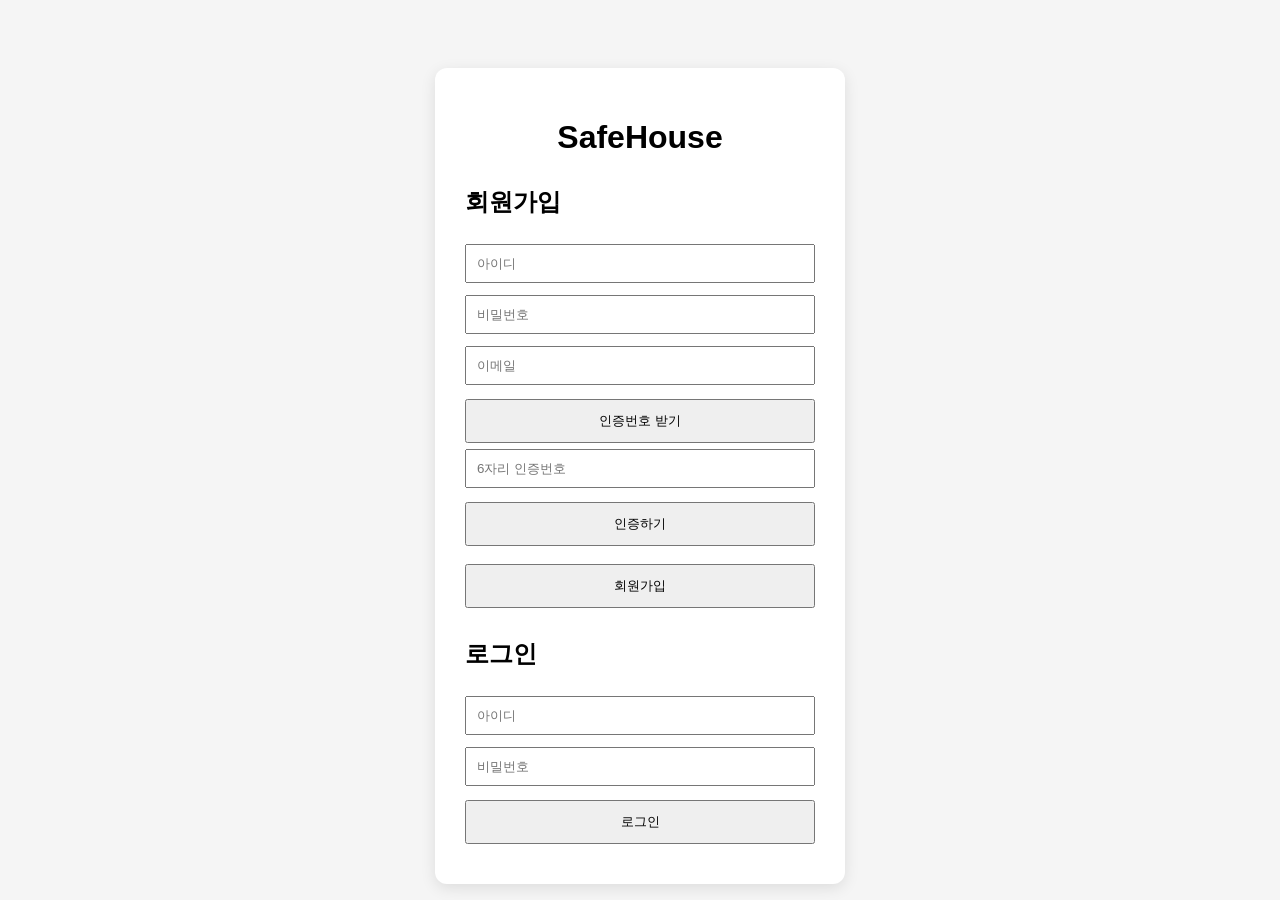
==== src/main/resources/static/index.html @ f19b7272 "SafeHouse 회원가입 로그인 이메일인증 JWT 구현" ====
<!DOCTYPE html>
<html lang="ko">

<head>
    <meta charset="UTF-8">
    <title>SafeHouse</title>

    <style>
        body {
            font-family: Arial, sans-serif;
            background-color: #f5f5f5;
            display: flex;
            justify-content: center;
            padding-top: 60px;
        }

        .container {
            width: 350px;
            background: white;
            padding: 30px;
            border-radius: 12px;
            box-shadow: 0 4px 15px rgba(0,0,0,0.1);
        }

        h1 {
            text-align: center;
        }

        h2 {
            margin-top: 30px;
        }

        input {
            width: 100%;
            padding: 10px;
            margin: 6px 0;
            box-sizing: border-box;
        }

        button {
            width: 100%;
            padding: 11px;
            margin-top: 8px;
            cursor: pointer;
        }

        .message {
            margin-top: 10px;
            font-size: 14px;
        }
    </style>
</head>

<body>

<div class="container">

    <h1>SafeHouse</h1>

    <h2>회원가입</h2>

    <input id="signupUsername"
           placeholder="아이디">

    <input id="signupPassword"
           type="password"
           placeholder="비밀번호">

    <input id="signupEmail"
           type="email"
           placeholder="이메일">

    <button onclick="sendVerificationCode()">
        인증번호 받기
    </button>

    <input id="verificationCode"
           placeholder="6자리 인증번호">

    <button onclick="verifyEmail()">
        인증하기
    </button>

    <div id="emailMessage"
         class="message"></div>

    <button onclick="signup()">
        회원가입
    </button>

    <div id="signupMessage"
         class="message"></div>


    <h2>로그인</h2>

    <input id="loginUsername"
           placeholder="아이디">

    <input id="loginPassword"
           type="password"
           placeholder="비밀번호">

    <button onclick="login()">
        로그인
    </button>

    <div id="loginMessage"
         class="message"></div>

</div>


<script>

// 인증번호 전송
async function sendVerificationCode() {

    const email =
        document.getElementById("signupEmail").value;

    const response = await fetch("/api/email/send", {

        method: "POST",

        headers: {
            "Content-Type": "application/json"
        },

        body: JSON.stringify({
            email: email
        })
    });

    const data = await response.json();

    document.getElementById("emailMessage").innerText =
        data.message;
}


// 인증번호 확인
async function verifyEmail() {

    const email =
        document.getElementById("signupEmail").value;

    const code =
        document.getElementById("verificationCode").value;

    const response = await fetch("/api/email/verify", {

        method: "POST",

        headers: {
            "Content-Type": "application/json"
        },

        body: JSON.stringify({
            email: email,
            code: code
        })
    });

    const data = await response.json();

    document.getElementById("emailMessage").innerText =
        data.message;
}


// 회원가입
async function signup() {

    const username =
        document.getElementById("signupUsername").value;

    const password =
        document.getElementById("signupPassword").value;

    const email =
        document.getElementById("signupEmail").value;

    const response = await fetch("/api/users/signup", {

        method: "POST",

        headers: {
            "Content-Type": "application/json"
        },

        body: JSON.stringify({
            username: username,
            password: password,
            email: email
        })
    });

    const data = await response.json();

    if (response.ok) {

        document.getElementById("signupMessage").innerText =
            "회원가입 성공! 아이디: " + data.username;

    } else {

        document.getElementById("signupMessage").innerText =
            data.message;
    }
}


// 로그인
async function login() {

    const username =
        document.getElementById("loginUsername").value;

    const password =
        document.getElementById("loginPassword").value;

    const response = await fetch("/api/users/login", {

        method: "POST",

        headers: {
            "Content-Type": "application/json"
        },

        body: JSON.stringify({
            username: username,
            password: password
        })
    });

    const data = await response.json();

    if (response.ok) {

        localStorage.setItem(
            "token",
            data.token
        );

        document.getElementById("loginMessage").innerText =
            "로그인 성공! " + data.username + "님";

    } else {

        document.getElementById("loginMessage").innerText =
            data.message;
    }
}

</script>

</body>
</html>
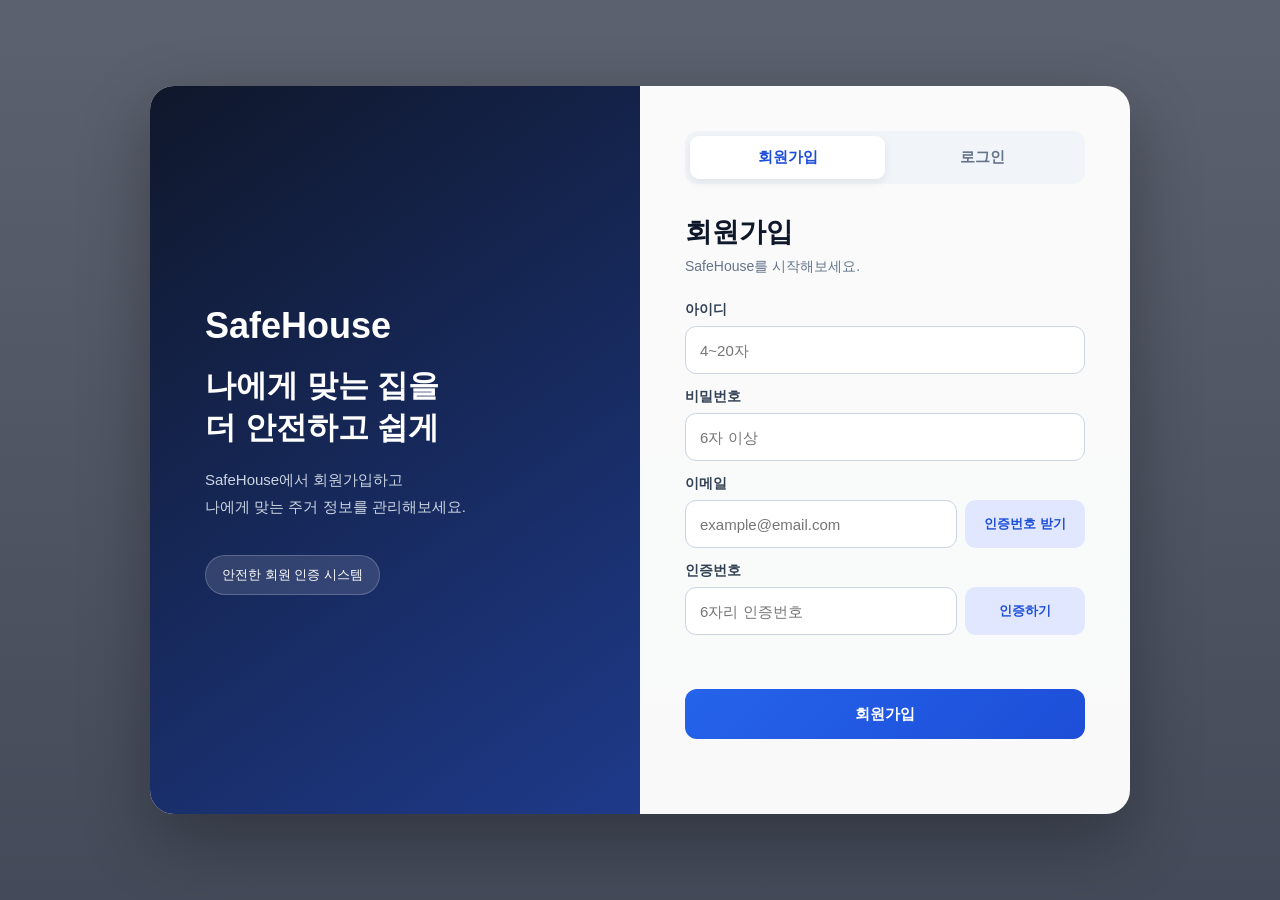
==== commit 197c19ed: "네이버 로그인 연동" ====
--- a/src/main/resources/static/index.html
+++ b/src/main/resources/static/index.html
@@ -3,50 +3,306 @@
 
 <head>
     <meta charset="UTF-8">
+    <meta name="viewport" content="width=device-width, initial-scale=1.0">
+
     <title>SafeHouse</title>
 
     <style>
+        * {
+            box-sizing: border-box;
+            margin: 0;
+            padding: 0;
+        }
+
         body {
             font-family: Arial, sans-serif;
-            background-color: #f5f5f5;
+            min-height: 100vh;
+
+            background:
+                linear-gradient(
+                    rgba(15, 23, 42, 0.68),
+                    rgba(15, 23, 42, 0.78)
+                ),
+                url("https://images.unsplash.com/photo-1564013799919-ab600027ffc6?auto=format&fit=crop&w=1600&q=80");
+
+            background-size: cover;
+            background-position: center;
+
             display: flex;
+            align-items: center;
             justify-content: center;
-            padding-top: 60px;
+
+            padding: 30px;
         }
 
         .container {
-            width: 350px;
+            width: 100%;
+            max-width: 980px;
+            min-height: 620px;
+
+            display: grid;
+            grid-template-columns: 1fr 1fr;
+
+            background: rgba(255, 255, 255, 0.97);
+
+            border-radius: 24px;
+            overflow: hidden;
+
+            box-shadow:
+                0 25px 70px rgba(0, 0, 0, 0.30);
+        }
+
+        .intro {
+            padding: 55px;
+
+            background:
+                linear-gradient(
+                    145deg,
+                    #0f172a,
+                    #1e3a8a
+                );
+
+            color: white;
+
+            display: flex;
+            flex-direction: column;
+            justify-content: center;
+        }
+
+        .logo {
+            font-size: 36px;
+            font-weight: 800;
+            margin-bottom: 18px;
+        }
+
+        .intro h2 {
+            font-size: 31px;
+            line-height: 1.35;
+            margin-bottom: 18px;
+        }
+
+        .intro p {
+            color: #cbd5e1;
+            line-height: 1.8;
+            font-size: 15px;
+        }
+
+        .badge {
+            margin-top: 35px;
+
+            display: inline-block;
+            width: fit-content;
+
+            padding: 10px 16px;
+
+            background:
+                rgba(255, 255, 255, 0.12);
+
+            border:
+                1px solid rgba(255, 255, 255, 0.2);
+
+            border-radius: 999px;
+
+            font-size: 13px;
+        }
+
+        .form-area {
+            padding: 45px;
+            overflow-y: auto;
+        }
+
+        .tabs {
+            display: flex;
+            background: #f1f5f9;
+            border-radius: 12px;
+            padding: 5px;
+            margin-bottom: 30px;
+        }
+
+        .tab {
+            flex: 1;
+            border: none;
+            background: transparent;
+            padding: 12px;
+            border-radius: 9px;
+            cursor: pointer;
+            font-size: 15px;
+            font-weight: 700;
+            color: #64748b;
+        }
+
+        .tab.active {
             background: white;
-            padding: 30px;
-            border-radius: 12px;
-            box-shadow: 0 4px 15px rgba(0,0,0,0.1);
+            color: #1d4ed8;
+            box-shadow:
+                0 3px 10px rgba(0, 0, 0, 0.08);
+        }
+
+        .form-section {
+            display: none;
+        }
+
+        .form-section.active {
+            display: block;
         }
 
         h1 {
-            text-align: center;
-        }
-
-        h2 {
-            margin-top: 30px;
+            font-size: 27px;
+            color: #0f172a;
+            margin-bottom: 8px;
+        }
+
+        .subtitle {
+            font-size: 14px;
+            color: #64748b;
+            margin-bottom: 25px;
+        }
+
+        .label {
+            display: block;
+            margin-top: 14px;
+            margin-bottom: 7px;
+            color: #334155;
+            font-size: 14px;
+            font-weight: 700;
         }
 
         input {
             width: 100%;
-            padding: 10px;
-            margin: 6px 0;
-            box-sizing: border-box;
+            height: 48px;
+            border: 1px solid #cbd5e1;
+            border-radius: 11px;
+            padding: 0 14px;
+            font-size: 15px;
+            outline: none;
+            transition: 0.2s;
+        }
+
+        input:focus {
+            border-color: #2563eb;
+            box-shadow:
+                0 0 0 3px rgba(37, 99, 235, 0.12);
+        }
+
+        .email-row {
+            display: grid;
+            grid-template-columns: 1fr 120px;
+            gap: 8px;
+        }
+
+        .code-row {
+            display: grid;
+            grid-template-columns: 1fr 120px;
+            gap: 8px;
         }
 
         button {
+            border: none;
+            cursor: pointer;
+        }
+
+        .small-btn {
+            height: 48px;
+            border-radius: 11px;
+            background: #e0e7ff;
+            color: #1d4ed8;
+            font-weight: 700;
+        }
+
+        .small-btn:hover {
+            background: #c7d2fe;
+        }
+
+        .main-btn {
             width: 100%;
-            padding: 11px;
-            margin-top: 8px;
-            cursor: pointer;
+            height: 50px;
+            margin-top: 24px;
+            border-radius: 12px;
+            background:
+                linear-gradient(
+                    135deg,
+                    #2563eb,
+                    #1d4ed8
+                );
+            color: white;
+            font-size: 15px;
+            font-weight: 800;
+            transition: 0.2s;
+        }
+
+        .main-btn:hover {
+            transform: translateY(-1px);
+            box-shadow:
+                0 8px 18px rgba(37, 99, 235, 0.25);
+        }
+
+        .naver-btn {
+            width: 100%;
+            height: 50px;
+            margin-top: 12px;
+            border-radius: 12px;
+            background: #03c75a;
+            color: white;
+            font-size: 15px;
+            font-weight: 800;
+            transition: 0.2s;
+        }
+
+        .naver-btn:hover {
+            opacity: 0.9;
+            transform: translateY(-1px);
+        }
+
+        .divider {
+            display: flex;
+            align-items: center;
+            margin-top: 20px;
+            margin-bottom: 8px;
+            color: #94a3b8;
+            font-size: 12px;
+        }
+
+        .divider::before,
+        .divider::after {
+            content: "";
+            flex: 1;
+            height: 1px;
+            background: #e2e8f0;
+        }
+
+        .divider span {
+            padding: 0 12px;
         }
 
         .message {
+            min-height: 20px;
             margin-top: 10px;
-            font-size: 14px;
+            font-size: 13px;
+            color: #475569;
+        }
+
+        .success {
+            color: #15803d;
+        }
+
+        .error {
+            color: #dc2626;
+        }
+
+        @media (max-width: 800px) {
+
+            .container {
+                grid-template-columns: 1fr;
+                max-width: 520px;
+            }
+
+            .intro {
+                padding: 35px;
+            }
+
+            .form-area {
+                padding: 35px;
+            }
         }
     </style>
 </head>
@@ -55,117 +311,395 @@
 
 <div class="container">
 
-    <h1>SafeHouse</h1>
-
-    <h2>회원가입</h2>
-
-    <input id="signupUsername"
-           placeholder="아이디">
-
-    <input id="signupPassword"
-           type="password"
-           placeholder="비밀번호">
-
-    <input id="signupEmail"
-           type="email"
-           placeholder="이메일">
-
-    <button onclick="sendVerificationCode()">
-        인증번호 받기
-    </button>
-
-    <input id="verificationCode"
-           placeholder="6자리 인증번호">
-
-    <button onclick="verifyEmail()">
-        인증하기
-    </button>
-
-    <div id="emailMessage"
-         class="message"></div>
-
-    <button onclick="signup()">
-        회원가입
-    </button>
-
-    <div id="signupMessage"
-         class="message"></div>
-
-
-    <h2>로그인</h2>
-
-    <input id="loginUsername"
-           placeholder="아이디">
-
-    <input id="loginPassword"
-           type="password"
-           placeholder="비밀번호">
-
-    <button onclick="login()">
-        로그인
-    </button>
-
-    <div id="loginMessage"
-         class="message"></div>
+    <div class="intro">
+
+        <div class="logo">
+            SafeHouse
+        </div>
+
+        <h2>
+            나에게 맞는 집을<br>
+            더 안전하고 쉽게
+        </h2>
+
+        <p>
+            SafeHouse에서 회원가입하고<br>
+            나에게 맞는 주거 정보를 관리해보세요.
+        </p>
+
+        <div class="badge">
+            안전한 회원 인증 시스템
+        </div>
+
+    </div>
+
+    <div class="form-area">
+
+        <div class="tabs">
+
+            <button
+                class="tab active"
+                onclick="showSignup()">
+                회원가입
+            </button>
+
+            <button
+                class="tab"
+                onclick="showLogin()">
+                로그인
+            </button>
+
+        </div>
+
+        <!-- 회원가입 -->
+        <div
+            id="signupSection"
+            class="form-section active">
+
+            <h1>회원가입</h1>
+
+            <p class="subtitle">
+                SafeHouse를 시작해보세요.
+            </p>
+
+            <label class="label">
+                아이디
+            </label>
+
+            <input
+                id="signupUsername"
+                placeholder="4~20자">
+
+            <label class="label">
+                비밀번호
+            </label>
+
+            <input
+                id="signupPassword"
+                type="password"
+                placeholder="6자 이상">
+
+            <label class="label">
+                이메일
+            </label>
+
+            <div class="email-row">
+
+                <input
+                    id="signupEmail"
+                    type="email"
+                    placeholder="example@email.com">
+
+                <button
+                    class="small-btn"
+                    onclick="sendVerificationCode()">
+
+                    인증번호 받기
+
+                </button>
+
+            </div>
+
+            <label class="label">
+                인증번호
+            </label>
+
+            <div class="code-row">
+
+                <input
+                    id="verificationCode"
+                    placeholder="6자리 인증번호">
+
+                <button
+                    class="small-btn"
+                    onclick="verifyEmail()">
+
+                    인증하기
+
+                </button>
+
+            </div>
+
+            <div
+                id="emailMessage"
+                class="message">
+            </div>
+
+            <button
+                class="main-btn"
+                onclick="signup()">
+
+                회원가입
+
+            </button>
+
+            <div
+                id="signupMessage"
+                class="message">
+            </div>
+
+        </div>
+
+        <!-- 로그인 -->
+        <div
+            id="loginSection"
+            class="form-section">
+
+            <h1>로그인</h1>
+
+            <p class="subtitle">
+                SafeHouse에 다시 오신 것을 환영합니다.
+            </p>
+
+            <label class="label">
+                아이디
+            </label>
+
+            <input
+                id="loginUsername"
+                placeholder="아이디">
+
+            <label class="label">
+                비밀번호
+            </label>
+
+            <input
+                id="loginPassword"
+                type="password"
+                placeholder="비밀번호">
+
+            <button
+                class="main-btn"
+                onclick="login()">
+
+                로그인
+
+            </button>
+
+            <div class="divider">
+                <span>또는</span>
+            </div>
+
+            <button
+                class="naver-btn"
+                onclick="naverLogin()">
+
+                네이버로 로그인
+
+            </button>
+
+            <div
+                id="loginMessage"
+                class="message">
+            </div>
+
+        </div>
+
+    </div>
 
 </div>
 
-
 <script>
 
-// 인증번호 전송
+function showSignup() {
+
+    document
+        .getElementById("signupSection")
+        .classList.add("active");
+
+    document
+        .getElementById("loginSection")
+        .classList.remove("active");
+
+    document
+        .querySelectorAll(".tab")[0]
+        .classList.add("active");
+
+    document
+        .querySelectorAll(".tab")[1]
+        .classList.remove("active");
+}
+
+
+function showLogin() {
+
+    document
+        .getElementById("loginSection")
+        .classList.add("active");
+
+    document
+        .getElementById("signupSection")
+        .classList.remove("active");
+
+    document
+        .querySelectorAll(".tab")[1]
+        .classList.add("active");
+
+    document
+        .querySelectorAll(".tab")[0]
+        .classList.remove("active");
+}
+
+
+function setMessage(
+    elementId,
+    message,
+    success
+) {
+
+    const element =
+        document.getElementById(elementId);
+
+    element.innerText = message;
+
+    element.classList.remove(
+        "success",
+        "error"
+    );
+
+    element.classList.add(
+        success ? "success" : "error"
+    );
+}
+
+
+// 네이버 로그인 성공 후 SafeHouse로 돌아왔는지 확인
+window.addEventListener(
+    "DOMContentLoaded",
+    function () {
+
+        const naverLoginSuccess =
+            localStorage.getItem(
+                "naverLoginSuccess"
+            );
+
+        if (naverLoginSuccess === "true") {
+
+            const username =
+                localStorage.getItem(
+                    "username"
+                );
+
+            showLogin();
+
+            setMessage(
+                "loginMessage",
+                "네이버 로그인 성공! "
+                    + username
+                    + "님",
+                true
+            );
+
+            // 새로고침할 때마다 성공 메시지가
+            // 다시 뜨지 않도록 삭제
+            localStorage.removeItem(
+                "naverLoginSuccess"
+            );
+        }
+    }
+);
+
+
+// 이메일 인증번호 전송
 async function sendVerificationCode() {
 
     const email =
-        document.getElementById("signupEmail").value;
-
-    const response = await fetch("/api/email/send", {
-
-        method: "POST",
-
-        headers: {
-            "Content-Type": "application/json"
-        },
-
-        body: JSON.stringify({
-            email: email
-        })
-    });
-
-    const data = await response.json();
-
-    document.getElementById("emailMessage").innerText =
-        data.message;
+        document
+            .getElementById("signupEmail")
+            .value;
+
+    try {
+
+        const response =
+            await fetch(
+                "/api/email/send",
+                {
+                    method: "POST",
+
+                    headers: {
+                        "Content-Type":
+                            "application/json"
+                    },
+
+                    body: JSON.stringify({
+                        email: email
+                    })
+                }
+            );
+
+        const data =
+            await response.json();
+
+        setMessage(
+            "emailMessage",
+            data.message,
+            response.ok
+        );
+
+    } catch (error) {
+
+        setMessage(
+            "emailMessage",
+            "인증번호 전송 중 오류가 발생했습니다.",
+            false
+        );
+    }
 }
 
 
-// 인증번호 확인
+// 이메일 인증
 async function verifyEmail() {
 
     const email =
-        document.getElementById("signupEmail").value;
+        document
+            .getElementById("signupEmail")
+            .value;
 
     const code =
-        document.getElementById("verificationCode").value;
-
-    const response = await fetch("/api/email/verify", {
-
-        method: "POST",
-
-        headers: {
-            "Content-Type": "application/json"
-        },
-
-        body: JSON.stringify({
-            email: email,
-            code: code
-        })
-    });
-
-    const data = await response.json();
-
-    document.getElementById("emailMessage").innerText =
-        data.message;
+        document
+            .getElementById("verificationCode")
+            .value;
+
+    try {
+
+        const response =
+            await fetch(
+                "/api/email/verify",
+                {
+                    method: "POST",
+
+                    headers: {
+                        "Content-Type":
+                            "application/json"
+                    },
+
+                    body: JSON.stringify({
+                        email: email,
+                        code: code
+                    })
+                }
+            );
+
+        const data =
+            await response.json();
+
+        const success =
+            data.message.includes("성공");
+
+        setMessage(
+            "emailMessage",
+            data.message,
+            success
+        );
+
+    } catch (error) {
+
+        setMessage(
+            "emailMessage",
+            "이메일 인증 중 오류가 발생했습니다.",
+            false
+        );
+    }
 }
 
 
@@ -173,86 +707,155 @@
 async function signup() {
 
     const username =
-        document.getElementById("signupUsername").value;
+        document
+            .getElementById("signupUsername")
+            .value;
 
     const password =
-        document.getElementById("signupPassword").value;
+        document
+            .getElementById("signupPassword")
+            .value;
 
     const email =
-        document.getElementById("signupEmail").value;
-
-    const response = await fetch("/api/users/signup", {
-
-        method: "POST",
-
-        headers: {
-            "Content-Type": "application/json"
-        },
-
-        body: JSON.stringify({
-            username: username,
-            password: password,
-            email: email
-        })
-    });
-
-    const data = await response.json();
-
-    if (response.ok) {
-
-        document.getElementById("signupMessage").innerText =
-            "회원가입 성공! 아이디: " + data.username;
-
-    } else {
-
-        document.getElementById("signupMessage").innerText =
-            data.message;
+        document
+            .getElementById("signupEmail")
+            .value;
+
+    try {
+
+        const response =
+            await fetch(
+                "/api/users/signup",
+                {
+                    method: "POST",
+
+                    headers: {
+                        "Content-Type":
+                            "application/json"
+                    },
+
+                    body: JSON.stringify({
+                        username: username,
+                        password: password,
+                        email: email
+                    })
+                }
+            );
+
+        const data =
+            await response.json();
+
+        if (response.ok) {
+
+            setMessage(
+                "signupMessage",
+                "회원가입 성공! 이제 로그인해주세요.",
+                true
+            );
+
+        } else {
+
+            setMessage(
+                "signupMessage",
+                data.message,
+                false
+            );
+        }
+
+    } catch (error) {
+
+        setMessage(
+            "signupMessage",
+            "회원가입 중 오류가 발생했습니다.",
+            false
+        );
     }
 }
 
 
-// 로그인
+// 일반 로그인
 async function login() {
 
     const username =
-        document.getElementById("loginUsername").value;
+        document
+            .getElementById("loginUsername")
+            .value;
 
     const password =
-        document.getElementById("loginPassword").value;
-
-    const response = await fetch("/api/users/login", {
-
-        method: "POST",
-
-        headers: {
-            "Content-Type": "application/json"
-        },
-
-        body: JSON.stringify({
-            username: username,
-            password: password
-        })
-    });
-
-    const data = await response.json();
-
-    if (response.ok) {
-
-        localStorage.setItem(
-            "token",
-            data.token
+        document
+            .getElementById("loginPassword")
+            .value;
+
+    try {
+
+        const response =
+            await fetch(
+                "/api/users/login",
+                {
+                    method: "POST",
+
+                    headers: {
+                        "Content-Type":
+                            "application/json"
+                    },
+
+                    body: JSON.stringify({
+                        username: username,
+                        password: password
+                    })
+                }
+            );
+
+        const data =
+            await response.json();
+
+        if (response.ok) {
+
+            localStorage.setItem(
+                "token",
+                data.token
+            );
+
+            localStorage.setItem(
+                "username",
+                data.username
+            );
+
+            setMessage(
+                "loginMessage",
+                "로그인 성공! "
+                    + data.username
+                    + "님",
+                true
+            );
+
+        } else {
+
+            setMessage(
+                "loginMessage",
+                data.message,
+                false
+            );
+        }
+
+    } catch (error) {
+
+        setMessage(
+            "loginMessage",
+            "로그인 중 오류가 발생했습니다.",
+            false
         );
-
-        document.getElementById("loginMessage").innerText =
-            "로그인 성공! " + data.username + "님";
-
-    } else {
-
-        document.getElementById("loginMessage").innerText =
-            data.message;
     }
 }
 
+
+// 네이버 로그인
+function naverLogin() {
+
+    window.location.href =
+        "/api/naver/login";
+}
+
 </script>
 
 </body>
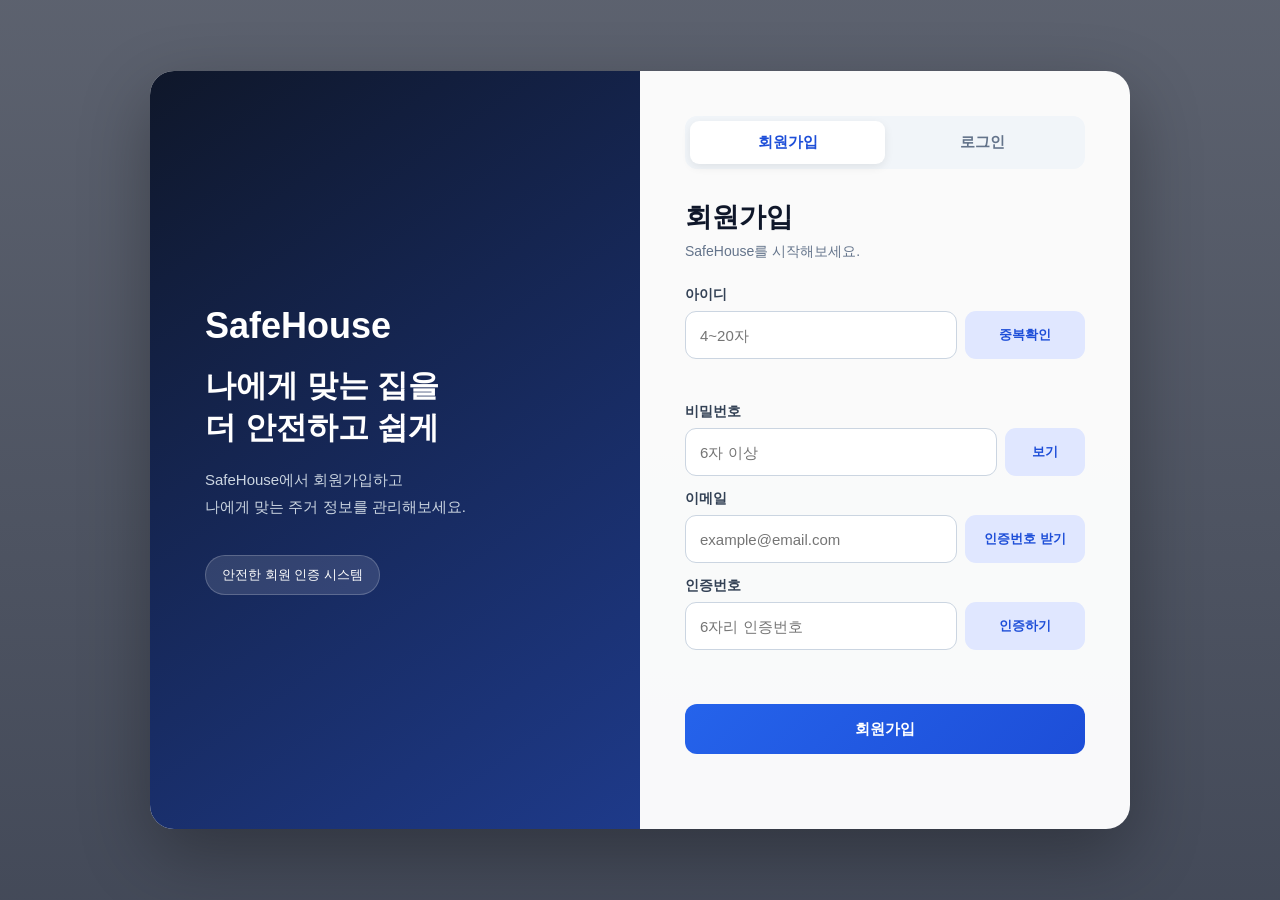
==== commit 9cc17c3d: "아이디 중복확인 및 비밀번호 보기 기능 추가" ====
--- a/src/main/resources/static/index.html
+++ b/src/main/resources/static/index.html
@@ -8,6 +8,7 @@
     <title>SafeHouse</title>
 
     <style>
+
         * {
             box-sizing: border-box;
             margin: 0;
@@ -102,7 +103,6 @@
                 1px solid rgba(255, 255, 255, 0.2);
 
             border-radius: 999px;
-
             font-size: 13px;
         }
 
@@ -113,27 +113,36 @@
 
         .tabs {
             display: flex;
+
             background: #f1f5f9;
+
             border-radius: 12px;
             padding: 5px;
+
             margin-bottom: 30px;
         }
 
         .tab {
             flex: 1;
+
             border: none;
             background: transparent;
+
             padding: 12px;
             border-radius: 9px;
+
             cursor: pointer;
+
             font-size: 15px;
             font-weight: 700;
+
             color: #64748b;
         }
 
         .tab.active {
             background: white;
             color: #1d4ed8;
+
             box-shadow:
                 0 3px 10px rgba(0, 0, 0, 0.08);
         }
@@ -160,9 +169,12 @@
 
         .label {
             display: block;
+
             margin-top: 14px;
             margin-bottom: 7px;
+
             color: #334155;
+
             font-size: 14px;
             font-weight: 700;
         }
@@ -170,18 +182,38 @@
         input {
             width: 100%;
             height: 48px;
+
             border: 1px solid #cbd5e1;
             border-radius: 11px;
+
             padding: 0 14px;
+
             font-size: 15px;
+
             outline: none;
+
             transition: 0.2s;
         }
 
         input:focus {
             border-color: #2563eb;
+
             box-shadow:
                 0 0 0 3px rgba(37, 99, 235, 0.12);
+        }
+
+        /* 아이디 + 중복확인 */
+        .username-row {
+            display: grid;
+            grid-template-columns: 1fr 120px;
+            gap: 8px;
+        }
+
+        /* 비밀번호 + 보기 */
+        .password-row {
+            display: grid;
+            grid-template-columns: 1fr 80px;
+            gap: 8px;
         }
 
         .email-row {
@@ -203,9 +235,12 @@
 
         .small-btn {
             height: 48px;
+
             border-radius: 11px;
+
             background: #e0e7ff;
             color: #1d4ed8;
+
             font-weight: 700;
         }
 
@@ -216,22 +251,29 @@
         .main-btn {
             width: 100%;
             height: 50px;
+
             margin-top: 24px;
+
             border-radius: 12px;
+
             background:
                 linear-gradient(
                     135deg,
                     #2563eb,
                     #1d4ed8
                 );
+
             color: white;
+
             font-size: 15px;
             font-weight: 800;
+
             transition: 0.2s;
         }
 
         .main-btn:hover {
             transform: translateY(-1px);
+
             box-shadow:
                 0 8px 18px rgba(37, 99, 235, 0.25);
         }
@@ -239,12 +281,17 @@
         .naver-btn {
             width: 100%;
             height: 50px;
+
             margin-top: 12px;
+
             border-radius: 12px;
+
             background: #03c75a;
             color: white;
+
             font-size: 15px;
             font-weight: 800;
+
             transition: 0.2s;
         }
 
@@ -256,17 +303,23 @@
         .divider {
             display: flex;
             align-items: center;
+
             margin-top: 20px;
             margin-bottom: 8px;
+
             color: #94a3b8;
+
             font-size: 12px;
         }
 
         .divider::before,
         .divider::after {
             content: "";
+
             flex: 1;
+
             height: 1px;
+
             background: #e2e8f0;
         }
 
@@ -276,8 +329,11 @@
 
         .message {
             min-height: 20px;
+
             margin-top: 10px;
+
             font-size: 13px;
+
             color: #475569;
         }
 
@@ -303,8 +359,11 @@
             .form-area {
                 padding: 35px;
             }
-        }
+
+        }
+
     </style>
+
 </head>
 
 <body>
@@ -333,6 +392,7 @@
 
     </div>
 
+
     <div class="form-area">
 
         <div class="tabs">
@@ -340,18 +400,24 @@
             <button
                 class="tab active"
                 onclick="showSignup()">
+
                 회원가입
+
             </button>
 
             <button
                 class="tab"
                 onclick="showLogin()">
+
                 로그인
+
             </button>
 
         </div>
 
+
         <!-- 회원가입 -->
+
         <div
             id="signupSection"
             class="form-section active">
@@ -362,22 +428,63 @@
                 SafeHouse를 시작해보세요.
             </p>
 
+
+            <!-- 아이디 -->
+
             <label class="label">
                 아이디
             </label>
 
-            <input
-                id="signupUsername"
-                placeholder="4~20자">
+            <div class="username-row">
+
+                <input
+                    id="signupUsername"
+                    placeholder="4~20자"
+                    oninput="resetUsernameCheck()">
+
+                <button
+                    type="button"
+                    class="small-btn"
+                    onclick="checkUsername()">
+
+                    중복확인
+
+                </button>
+
+            </div>
+
+            <div
+                id="usernameMessage"
+                class="message">
+            </div>
+
+
+            <!-- 비밀번호 -->
 
             <label class="label">
                 비밀번호
             </label>
 
-            <input
-                id="signupPassword"
-                type="password"
-                placeholder="6자 이상">
+            <div class="password-row">
+
+                <input
+                    id="signupPassword"
+                    type="password"
+                    placeholder="6자 이상">
+
+                <button
+                    type="button"
+                    class="small-btn"
+                    onclick="toggleSignupPassword()">
+
+                    보기
+
+                </button>
+
+            </div>
+
+
+            <!-- 이메일 -->
 
             <label class="label">
                 이메일
@@ -391,6 +498,7 @@
                     placeholder="example@email.com">
 
                 <button
+                    type="button"
                     class="small-btn"
                     onclick="sendVerificationCode()">
 
@@ -399,6 +507,7 @@
                 </button>
 
             </div>
+
 
             <label class="label">
                 인증번호
@@ -411,6 +520,7 @@
                     placeholder="6자리 인증번호">
 
                 <button
+                    type="button"
                     class="small-btn"
                     onclick="verifyEmail()">
 
@@ -419,12 +529,14 @@
                 </button>
 
             </div>
+
 
             <div
                 id="emailMessage"
                 class="message">
             </div>
 
+
             <button
                 class="main-btn"
                 onclick="signup()">
@@ -432,6 +544,7 @@
                 회원가입
 
             </button>
+
 
             <div
                 id="signupMessage"
@@ -440,7 +553,9 @@
 
         </div>
 
+
         <!-- 로그인 -->
+
         <div
             id="loginSection"
             class="form-section">
@@ -451,6 +566,7 @@
                 SafeHouse에 다시 오신 것을 환영합니다.
             </p>
 
+
             <label class="label">
                 아이디
             </label>
@@ -459,14 +575,29 @@
                 id="loginUsername"
                 placeholder="아이디">
 
+
             <label class="label">
                 비밀번호
             </label>
 
-            <input
-                id="loginPassword"
-                type="password"
-                placeholder="비밀번호">
+            <div class="password-row">
+
+                <input
+                    id="loginPassword"
+                    type="password"
+                    placeholder="비밀번호">
+
+                <button
+                    type="button"
+                    class="small-btn"
+                    onclick="toggleLoginPassword()">
+
+                    보기
+
+                </button>
+
+            </div>
+
 
             <button
                 class="main-btn"
@@ -476,10 +607,12 @@
 
             </button>
 
+
             <div class="divider">
                 <span>또는</span>
             </div>
 
+
             <button
                 class="naver-btn"
                 onclick="naverLogin()">
@@ -487,6 +620,7 @@
                 네이버로 로그인
 
             </button>
+
 
             <div
                 id="loginMessage"
@@ -499,8 +633,13 @@
 
 </div>
 
+
 <script>
 
+let usernameChecked = false;
+
+
+// 회원가입 화면
 function showSignup() {
 
     document
@@ -521,6 +660,7 @@
 }
 
 
+// 로그인 화면
 function showLogin() {
 
     document
@@ -541,6 +681,7 @@
 }
 
 
+// 메시지 표시
 function setMessage(
     elementId,
     message,
@@ -560,6 +701,159 @@
     element.classList.add(
         success ? "success" : "error"
     );
+}
+
+
+// 아이디가 변경되면 중복확인 취소
+function resetUsernameCheck() {
+
+    usernameChecked = false;
+
+    const message =
+        document.getElementById(
+            "usernameMessage"
+        );
+
+    message.innerText = "";
+}
+
+
+// 아이디 중복 확인
+async function checkUsername() {
+
+    const username =
+        document
+            .getElementById(
+                "signupUsername"
+            )
+            .value
+            .trim();
+
+    if (username.length < 4) {
+
+        usernameChecked = false;
+
+        setMessage(
+            "usernameMessage",
+            "아이디는 4자 이상 입력해주세요.",
+            false
+        );
+
+        return;
+    }
+
+    if (username.length > 20) {
+
+        usernameChecked = false;
+
+        setMessage(
+            "usernameMessage",
+            "아이디는 20자 이하로 입력해주세요.",
+            false
+        );
+
+        return;
+    }
+
+    try {
+
+        const response =
+            await fetch(
+                "/api/users/check-username?username="
+                + encodeURIComponent(username)
+            );
+
+        const data =
+            await response.json();
+
+        if (response.ok && data.available) {
+
+            usernameChecked = true;
+
+            setMessage(
+                "usernameMessage",
+                data.message ||
+                    "사용 가능한 아이디입니다.",
+                true
+            );
+
+        } else {
+
+            usernameChecked = false;
+
+            setMessage(
+                "usernameMessage",
+                data.message ||
+                    "이미 사용 중인 아이디입니다.",
+                false
+            );
+
+        }
+
+    } catch (error) {
+
+        usernameChecked = false;
+
+        setMessage(
+            "usernameMessage",
+            "아이디 중복확인 중 오류가 발생했습니다.",
+            false
+        );
+
+    }
+
+}
+
+
+// 회원가입 비밀번호 보기 / 숨기기
+function toggleSignupPassword() {
+
+    const passwordInput =
+        document.getElementById(
+            "signupPassword"
+        );
+
+    const button =
+        event.currentTarget;
+
+    if (passwordInput.type === "password") {
+
+        passwordInput.type = "text";
+        button.innerText = "숨기기";
+
+    } else {
+
+        passwordInput.type = "password";
+        button.innerText = "보기";
+
+    }
+
+}
+
+
+// 로그인 비밀번호 보기 / 숨기기
+function toggleLoginPassword() {
+
+    const passwordInput =
+        document.getElementById(
+            "loginPassword"
+        );
+
+    const button =
+        event.currentTarget;
+
+    if (passwordInput.type === "password") {
+
+        passwordInput.type = "text";
+        button.innerText = "숨기기";
+
+    } else {
+
+        passwordInput.type = "password";
+        button.innerText = "보기";
+
+    }
+
 }
 
 
@@ -590,12 +884,12 @@
                 true
             );
 
-            // 새로고침할 때마다 성공 메시지가
-            // 다시 뜨지 않도록 삭제
             localStorage.removeItem(
                 "naverLoginSuccess"
             );
-        }
+
+        }
+
     }
 );
 
@@ -605,7 +899,9 @@
 
     const email =
         document
-            .getElementById("signupEmail")
+            .getElementById(
+                "signupEmail"
+            )
             .value;
 
     try {
@@ -643,7 +939,9 @@
             "인증번호 전송 중 오류가 발생했습니다.",
             false
         );
+
     }
+
 }
 
 
@@ -652,12 +950,16 @@
 
     const email =
         document
-            .getElementById("signupEmail")
+            .getElementById(
+                "signupEmail"
+            )
             .value;
 
     const code =
         document
-            .getElementById("verificationCode")
+            .getElementById(
+                "verificationCode"
+            )
             .value;
 
     try {
@@ -699,27 +1001,50 @@
             "이메일 인증 중 오류가 발생했습니다.",
             false
         );
+
     }
+
 }
 
 
 // 회원가입
 async function signup() {
 
+    // 아이디 중복확인을 하지 않았다면 회원가입 차단
+    if (!usernameChecked) {
+
+        setMessage(
+            "signupMessage",
+            "아이디 중복확인을 먼저 해주세요.",
+            false
+        );
+
+        return;
+    }
+
+
     const username =
         document
-            .getElementById("signupUsername")
-            .value;
+            .getElementById(
+                "signupUsername"
+            )
+            .value
+            .trim();
 
     const password =
         document
-            .getElementById("signupPassword")
+            .getElementById(
+                "signupPassword"
+            )
             .value;
 
     const email =
         document
-            .getElementById("signupEmail")
+            .getElementById(
+                "signupEmail"
+            )
             .value;
+
 
     try {
 
@@ -753,6 +1078,13 @@
                 true
             );
 
+            /*
+             * 회원가입이 성공했으므로
+             * 같은 아이디로 다시 가입하는 것을 방지하기 위해
+             * 중복확인 상태를 초기화
+             */
+            usernameChecked = false;
+
         } else {
 
             setMessage(
@@ -760,6 +1092,7 @@
                 data.message,
                 false
             );
+
         }
 
     } catch (error) {
@@ -769,7 +1102,9 @@
             "회원가입 중 오류가 발생했습니다.",
             false
         );
+
     }
+
 }
 
 
@@ -778,12 +1113,16 @@
 
     const username =
         document
-            .getElementById("loginUsername")
+            .getElementById(
+                "loginUsername"
+            )
             .value;
 
     const password =
         document
-            .getElementById("loginPassword")
+            .getElementById(
+                "loginPassword"
+            )
             .value;
 
     try {
@@ -836,6 +1175,7 @@
                 data.message,
                 false
             );
+
         }
 
     } catch (error) {
@@ -845,7 +1185,9 @@
             "로그인 중 오류가 발생했습니다.",
             false
         );
+
     }
+
 }
 
 
@@ -854,9 +1196,11 @@
 
     window.location.href =
         "/api/naver/login";
+
 }
 
 </script>
 
 </body>
+
 </html>
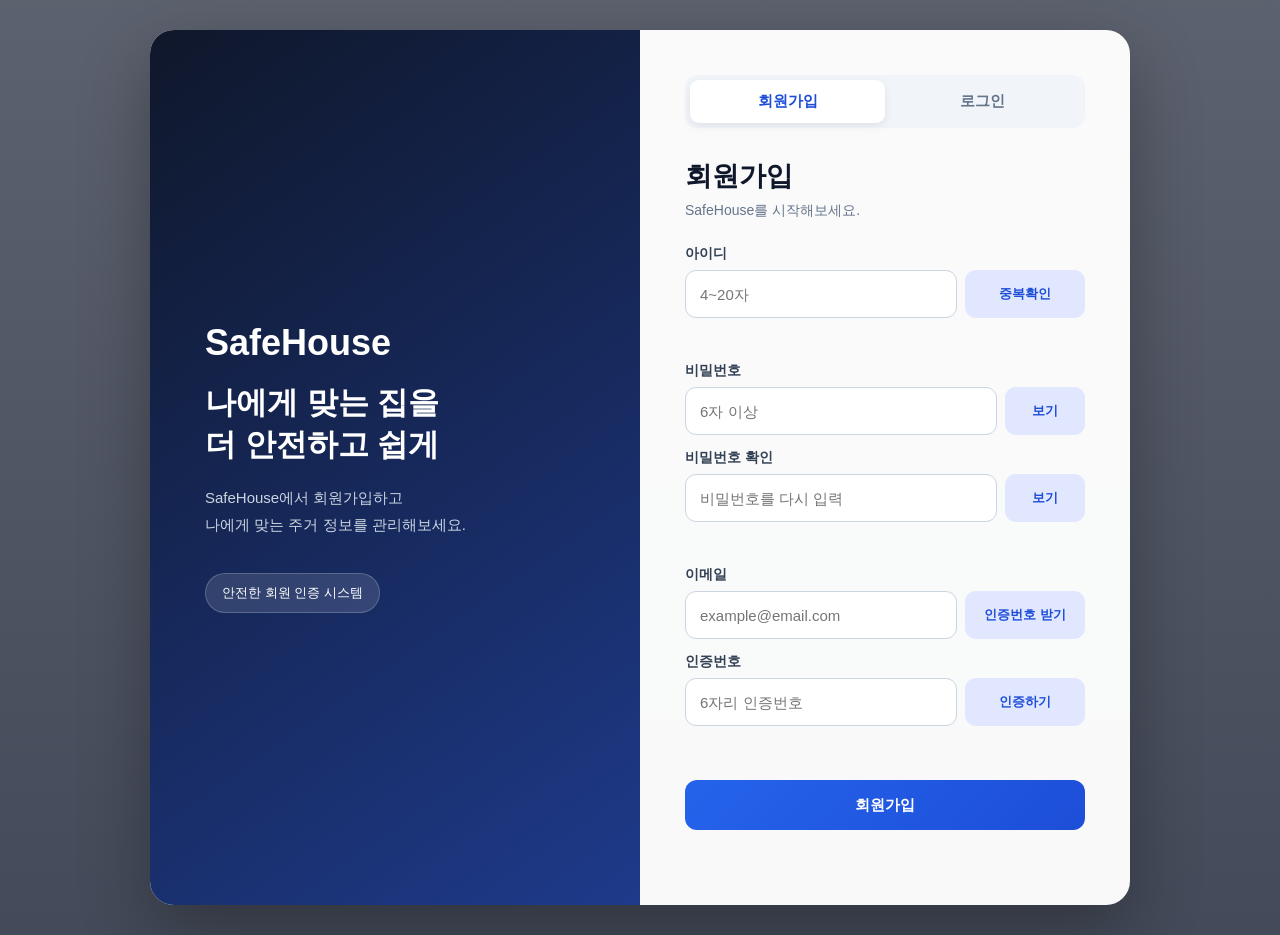
==== commit 11e6b0e3: "Complete authentication security and API response structure" ====
--- a/src/main/resources/static/index.html
+++ b/src/main/resources/static/index.html
@@ -4,11 +4,9 @@
 <head>
     <meta charset="UTF-8">
     <meta name="viewport" content="width=device-width, initial-scale=1.0">
-
     <title>SafeHouse</title>
 
     <style>
-
         * {
             box-sizing: border-box;
             margin: 0;
@@ -18,21 +16,17 @@
         body {
             font-family: Arial, sans-serif;
             min-height: 100vh;
-
             background:
                 linear-gradient(
                     rgba(15, 23, 42, 0.68),
                     rgba(15, 23, 42, 0.78)
                 ),
                 url("https://images.unsplash.com/photo-1564013799919-ab600027ffc6?auto=format&fit=crop&w=1600&q=80");
-
             background-size: cover;
             background-position: center;
-
             display: flex;
             align-items: center;
             justify-content: center;
-
             padding: 30px;
         }
 
@@ -40,31 +34,23 @@
             width: 100%;
             max-width: 980px;
             min-height: 620px;
-
             display: grid;
             grid-template-columns: 1fr 1fr;
-
             background: rgba(255, 255, 255, 0.97);
-
             border-radius: 24px;
             overflow: hidden;
-
-            box-shadow:
-                0 25px 70px rgba(0, 0, 0, 0.30);
+            box-shadow: 0 25px 70px rgba(0, 0, 0, 0.30);
         }
 
         .intro {
             padding: 55px;
-
             background:
                 linear-gradient(
                     145deg,
                     #0f172a,
                     #1e3a8a
                 );
-
             color: white;
-
             display: flex;
             flex-direction: column;
             justify-content: center;
@@ -90,18 +76,11 @@
 
         .badge {
             margin-top: 35px;
-
             display: inline-block;
             width: fit-content;
-
             padding: 10px 16px;
-
-            background:
-                rgba(255, 255, 255, 0.12);
-
-            border:
-                1px solid rgba(255, 255, 255, 0.2);
-
+            background: rgba(255, 255, 255, 0.12);
+            border: 1px solid rgba(255, 255, 255, 0.2);
             border-radius: 999px;
             font-size: 13px;
         }
@@ -113,38 +92,28 @@
 
         .tabs {
             display: flex;
-
             background: #f1f5f9;
-
             border-radius: 12px;
             padding: 5px;
-
             margin-bottom: 30px;
         }
 
         .tab {
             flex: 1;
-
             border: none;
             background: transparent;
-
             padding: 12px;
             border-radius: 9px;
-
             cursor: pointer;
-
             font-size: 15px;
             font-weight: 700;
-
             color: #64748b;
         }
 
         .tab.active {
             background: white;
             color: #1d4ed8;
-
-            box-shadow:
-                0 3px 10px rgba(0, 0, 0, 0.08);
+            box-shadow: 0 3px 10px rgba(0, 0, 0, 0.08);
         }
 
         .form-section {
@@ -169,12 +138,9 @@
 
         .label {
             display: block;
-
             margin-top: 14px;
             margin-bottom: 7px;
-
             color: #334155;
-
             font-size: 14px;
             font-weight: 700;
         }
@@ -182,34 +148,25 @@
         input {
             width: 100%;
             height: 48px;
-
             border: 1px solid #cbd5e1;
             border-radius: 11px;
-
             padding: 0 14px;
-
             font-size: 15px;
-
             outline: none;
-
             transition: 0.2s;
         }
 
         input:focus {
             border-color: #2563eb;
-
-            box-shadow:
-                0 0 0 3px rgba(37, 99, 235, 0.12);
-        }
-
-        /* 아이디 + 중복확인 */
+            box-shadow: 0 0 0 3px rgba(37, 99, 235, 0.12);
+        }
+
         .username-row {
             display: grid;
             grid-template-columns: 1fr 120px;
             gap: 8px;
         }
 
-        /* 비밀번호 + 보기 */
         .password-row {
             display: grid;
             grid-template-columns: 1fr 80px;
@@ -235,12 +192,9 @@
 
         .small-btn {
             height: 48px;
-
             border-radius: 11px;
-
             background: #e0e7ff;
             color: #1d4ed8;
-
             font-weight: 700;
         }
 
@@ -251,29 +205,22 @@
         .main-btn {
             width: 100%;
             height: 50px;
-
             margin-top: 24px;
-
             border-radius: 12px;
-
             background:
                 linear-gradient(
                     135deg,
                     #2563eb,
                     #1d4ed8
                 );
-
             color: white;
-
             font-size: 15px;
             font-weight: 800;
-
             transition: 0.2s;
         }
 
         .main-btn:hover {
             transform: translateY(-1px);
-
             box-shadow:
                 0 8px 18px rgba(37, 99, 235, 0.25);
         }
@@ -281,17 +228,12 @@
         .naver-btn {
             width: 100%;
             height: 50px;
-
             margin-top: 12px;
-
             border-radius: 12px;
-
             background: #03c75a;
             color: white;
-
             font-size: 15px;
             font-weight: 800;
-
             transition: 0.2s;
         }
 
@@ -303,23 +245,17 @@
         .divider {
             display: flex;
             align-items: center;
-
             margin-top: 20px;
             margin-bottom: 8px;
-
             color: #94a3b8;
-
             font-size: 12px;
         }
 
         .divider::before,
         .divider::after {
             content: "";
-
             flex: 1;
-
             height: 1px;
-
             background: #e2e8f0;
         }
 
@@ -329,11 +265,8 @@
 
         .message {
             min-height: 20px;
-
             margin-top: 10px;
-
             font-size: 13px;
-
             color: #475569;
         }
 
@@ -346,7 +279,6 @@
         }
 
         @media (max-width: 800px) {
-
             .container {
                 grid-template-columns: 1fr;
                 max-width: 520px;
@@ -359,11 +291,8 @@
             .form-area {
                 padding: 35px;
             }
-
-        }
-
+        }
     </style>
-
 </head>
 
 <body>
@@ -422,7 +351,9 @@
             id="signupSection"
             class="form-section active">
 
-            <h1>회원가입</h1>
+            <h1>
+                회원가입
+            </h1>
 
             <p class="subtitle">
                 SafeHouse를 시작해보세요.
@@ -470,17 +401,49 @@
                 <input
                     id="signupPassword"
                     type="password"
-                    placeholder="6자 이상">
+                    placeholder="6자 이상"
+                    oninput="checkPasswordMatch()">
 
                 <button
                     type="button"
                     class="small-btn"
-                    onclick="toggleSignupPassword()">
+                    onclick="toggleSignupPassword(event)">
 
                     보기
 
                 </button>
 
+            </div>
+
+
+            <!-- 비밀번호 확인 -->
+
+            <label class="label">
+                비밀번호 확인
+            </label>
+
+            <div class="password-row">
+
+                <input
+                    id="signupPasswordConfirm"
+                    type="password"
+                    placeholder="비밀번호를 다시 입력"
+                    oninput="checkPasswordMatch()">
+
+                <button
+                    type="button"
+                    class="small-btn"
+                    onclick="toggleSignupPasswordConfirm(event)">
+
+                    보기
+
+                </button>
+
+            </div>
+
+            <div
+                id="passwordMessage"
+                class="message">
             </div>
 
 
@@ -509,6 +472,8 @@
             </div>
 
 
+            <!-- 인증번호 -->
+
             <label class="label">
                 인증번호
             </label>
@@ -530,7 +495,6 @@
 
             </div>
 
-
             <div
                 id="emailMessage"
                 class="message">
@@ -545,7 +509,6 @@
 
             </button>
 
-
             <div
                 id="signupMessage"
                 class="message">
@@ -560,7 +523,9 @@
             id="loginSection"
             class="form-section">
 
-            <h1>로그인</h1>
+            <h1>
+                로그인
+            </h1>
 
             <p class="subtitle">
                 SafeHouse에 다시 오신 것을 환영합니다.
@@ -590,7 +555,7 @@
                 <button
                     type="button"
                     class="small-btn"
-                    onclick="toggleLoginPassword()">
+                    onclick="toggleLoginPassword(event)">
 
                     보기
 
@@ -640,6 +605,7 @@
 
 
 // 회원가입 화면
+
 function showSignup() {
 
     document
@@ -661,6 +627,7 @@
 
 
 // 로그인 화면
+
 function showLogin() {
 
     document
@@ -682,6 +649,7 @@
 
 
 // 메시지 표시
+
 function setMessage(
     elementId,
     message,
@@ -691,7 +659,7 @@
     const element =
         document.getElementById(elementId);
 
-    element.innerText = message;
+    element.innerText = message || "";
 
     element.classList.remove(
         "success",
@@ -705,6 +673,7 @@
 
 
 // 아이디가 변경되면 중복확인 취소
+
 function resetUsernameCheck() {
 
     usernameChecked = false;
@@ -719,6 +688,7 @@
 
 
 // 아이디 중복 확인
+
 async function checkUsername() {
 
     const username =
@@ -766,7 +736,12 @@
         const data =
             await response.json();
 
-        if (response.ok && data.available) {
+        if (
+            response.ok
+            && data.success
+            && data.data
+            && data.data.available
+        ) {
 
             usernameChecked = true;
 
@@ -787,7 +762,6 @@
                     "이미 사용 중인 아이디입니다.",
                 false
             );
-
         }
 
     } catch (error) {
@@ -799,14 +773,13 @@
             "아이디 중복확인 중 오류가 발생했습니다.",
             false
         );
-
-    }
-
+    }
 }
 
 
 // 회원가입 비밀번호 보기 / 숨기기
-function toggleSignupPassword() {
+
+function toggleSignupPassword(event) {
 
     const passwordInput =
         document.getElementById(
@@ -819,20 +792,102 @@
     if (passwordInput.type === "password") {
 
         passwordInput.type = "text";
+
         button.innerText = "숨기기";
 
     } else {
 
         passwordInput.type = "password";
+
         button.innerText = "보기";
-
-    }
-
+    }
+}
+
+
+// 비밀번호 확인 보기 / 숨기기
+
+function toggleSignupPasswordConfirm(event) {
+
+    const passwordInput =
+        document.getElementById(
+            "signupPasswordConfirm"
+        );
+
+    const button =
+        event.currentTarget;
+
+    if (passwordInput.type === "password") {
+
+        passwordInput.type = "text";
+
+        button.innerText = "숨기기";
+
+    } else {
+
+        passwordInput.type = "password";
+
+        button.innerText = "보기";
+    }
+}
+
+
+// 비밀번호 일치 확인
+
+function checkPasswordMatch() {
+
+    const password =
+        document.getElementById(
+            "signupPassword"
+        ).value;
+
+    const passwordConfirm =
+        document.getElementById(
+            "signupPasswordConfirm"
+        ).value;
+
+    const message =
+        document.getElementById(
+            "passwordMessage"
+        );
+
+    if (passwordConfirm === "") {
+
+        message.innerText = "";
+
+        message.classList.remove(
+            "success",
+            "error"
+        );
+
+        return false;
+    }
+
+    if (password === passwordConfirm) {
+
+        setMessage(
+            "passwordMessage",
+            "비밀번호가 일치합니다.",
+            true
+        );
+
+        return true;
+
+    } else {
+
+        setMessage(
+            "passwordMessage",
+            "비밀번호가 일치하지 않습니다.",
+            false
+        );
+
+        return false;
+    }
 }
 
 
 // 로그인 비밀번호 보기 / 숨기기
-function toggleLoginPassword() {
+
+function toggleLoginPassword(event) {
 
     const passwordInput =
         document.getElementById(
@@ -845,21 +900,23 @@
     if (passwordInput.type === "password") {
 
         passwordInput.type = "text";
+
         button.innerText = "숨기기";
 
     } else {
 
         passwordInput.type = "password";
+
         button.innerText = "보기";
-
-    }
-
+    }
 }
 
 
 // 네이버 로그인 성공 후 SafeHouse로 돌아왔는지 확인
+
 window.addEventListener(
     "DOMContentLoaded",
+
     function () {
 
         const naverLoginSuccess =
@@ -887,14 +944,13 @@
             localStorage.removeItem(
                 "naverLoginSuccess"
             );
-
-        }
-
+        }
     }
 );
 
 
 // 이메일 인증번호 전송
+
 async function sendVerificationCode() {
 
     const email =
@@ -929,7 +985,7 @@
         setMessage(
             "emailMessage",
             data.message,
-            response.ok
+            response.ok && data.success
         );
 
     } catch (error) {
@@ -939,13 +995,12 @@
             "인증번호 전송 중 오류가 발생했습니다.",
             false
         );
-
-    }
-
+    }
 }
 
 
 // 이메일 인증
+
 async function verifyEmail() {
 
     const email =
@@ -986,7 +1041,8 @@
             await response.json();
 
         const success =
-            data.message.includes("성공");
+            response.ok &&
+            data.success;
 
         setMessage(
             "emailMessage",
@@ -1001,16 +1057,14 @@
             "이메일 인증 중 오류가 발생했습니다.",
             false
         );
-
-    }
-
+    }
 }
 
 
 // 회원가입
+
 async function signup() {
 
-    // 아이디 중복확인을 하지 않았다면 회원가입 차단
     if (!usernameChecked) {
 
         setMessage(
@@ -1021,7 +1075,6 @@
 
         return;
     }
-
 
     const username =
         document
@@ -1038,6 +1091,13 @@
             )
             .value;
 
+    const passwordConfirm =
+        document
+            .getElementById(
+                "signupPasswordConfirm"
+            )
+            .value;
+
     const email =
         document
             .getElementById(
@@ -1046,6 +1106,42 @@
             .value;
 
 
+    if (password.length < 6) {
+
+        setMessage(
+            "signupMessage",
+            "비밀번호는 6자 이상 입력해주세요.",
+            false
+        );
+
+        return;
+    }
+
+
+    if (passwordConfirm === "") {
+
+        setMessage(
+            "signupMessage",
+            "비밀번호 확인을 입력해주세요.",
+            false
+        );
+
+        return;
+    }
+
+
+    if (password !== passwordConfirm) {
+
+        setMessage(
+            "signupMessage",
+            "비밀번호가 일치하지 않습니다.",
+            false
+        );
+
+        return;
+    }
+
+
     try {
 
         const response =
@@ -1070,29 +1166,28 @@
         const data =
             await response.json();
 
-        if (response.ok) {
+        if (
+            response.ok
+            && data.success
+        ) {
 
             setMessage(
                 "signupMessage",
-                "회원가입 성공! 이제 로그인해주세요.",
+                data.message ||
+                    "회원가입 성공! 이제 로그인해주세요.",
                 true
             );
 
-            /*
-             * 회원가입이 성공했으므로
-             * 같은 아이디로 다시 가입하는 것을 방지하기 위해
-             * 중복확인 상태를 초기화
-             */
             usernameChecked = false;
 
         } else {
 
             setMessage(
                 "signupMessage",
-                data.message,
+                data.message ||
+                    "회원가입에 실패했습니다.",
                 false
             );
-
         }
 
     } catch (error) {
@@ -1102,13 +1197,12 @@
             "회원가입 중 오류가 발생했습니다.",
             false
         );
-
-    }
-
+    }
 }
 
 
 // 일반 로그인
+
 async function login() {
 
     const username =
@@ -1148,22 +1242,34 @@
         const data =
             await response.json();
 
-        if (response.ok) {
-
+        if (
+            response.ok
+            && data.success
+            && data.data
+        ) {
+
+            // Access Token 저장
             localStorage.setItem(
                 "token",
-                data.token
-            );
-
+                data.data.token
+            );
+
+            // Refresh Token 저장
+            localStorage.setItem(
+                "refreshToken",
+                data.data.refreshToken
+            );
+
+            // 사용자 아이디 저장
             localStorage.setItem(
                 "username",
-                data.username
+                data.data.username
             );
 
             setMessage(
                 "loginMessage",
                 "로그인 성공! "
-                    + data.username
+                    + data.data.username
                     + "님",
                 true
             );
@@ -1172,10 +1278,10 @@
 
             setMessage(
                 "loginMessage",
-                data.message,
+                data.message ||
+                    "로그인에 실패했습니다.",
                 false
             );
-
         }
 
     } catch (error) {
@@ -1185,18 +1291,84 @@
             "로그인 중 오류가 발생했습니다.",
             false
         );
-
-    }
-
+    }
+}
+
+
+// Access Token 재발급
+
+async function refreshAccessToken() {
+
+    const refreshToken =
+        localStorage.getItem(
+            "refreshToken"
+        );
+
+    if (!refreshToken) {
+
+        return null;
+    }
+
+    try {
+
+        const response =
+            await fetch(
+                "/api/users/refresh",
+                {
+                    method: "POST",
+
+                    headers: {
+                        "Content-Type":
+                            "application/json"
+                    },
+
+                    body: JSON.stringify({
+                        refreshToken: refreshToken
+                    })
+                }
+            );
+
+        const data =
+            await response.json();
+
+        if (
+            response.ok
+            && data.success
+            && data.data
+            && data.data.token
+        ) {
+
+            localStorage.setItem(
+                "token",
+                data.data.token
+            );
+
+            return data.data.token;
+        }
+
+        localStorage.removeItem(
+            "token"
+        );
+
+        localStorage.removeItem(
+            "refreshToken"
+        );
+
+        return null;
+
+    } catch (error) {
+
+        return null;
+    }
 }
 
 
 // 네이버 로그인
+
 function naverLogin() {
 
     window.location.href =
         "/api/naver/login";
-
 }
 
 </script>
